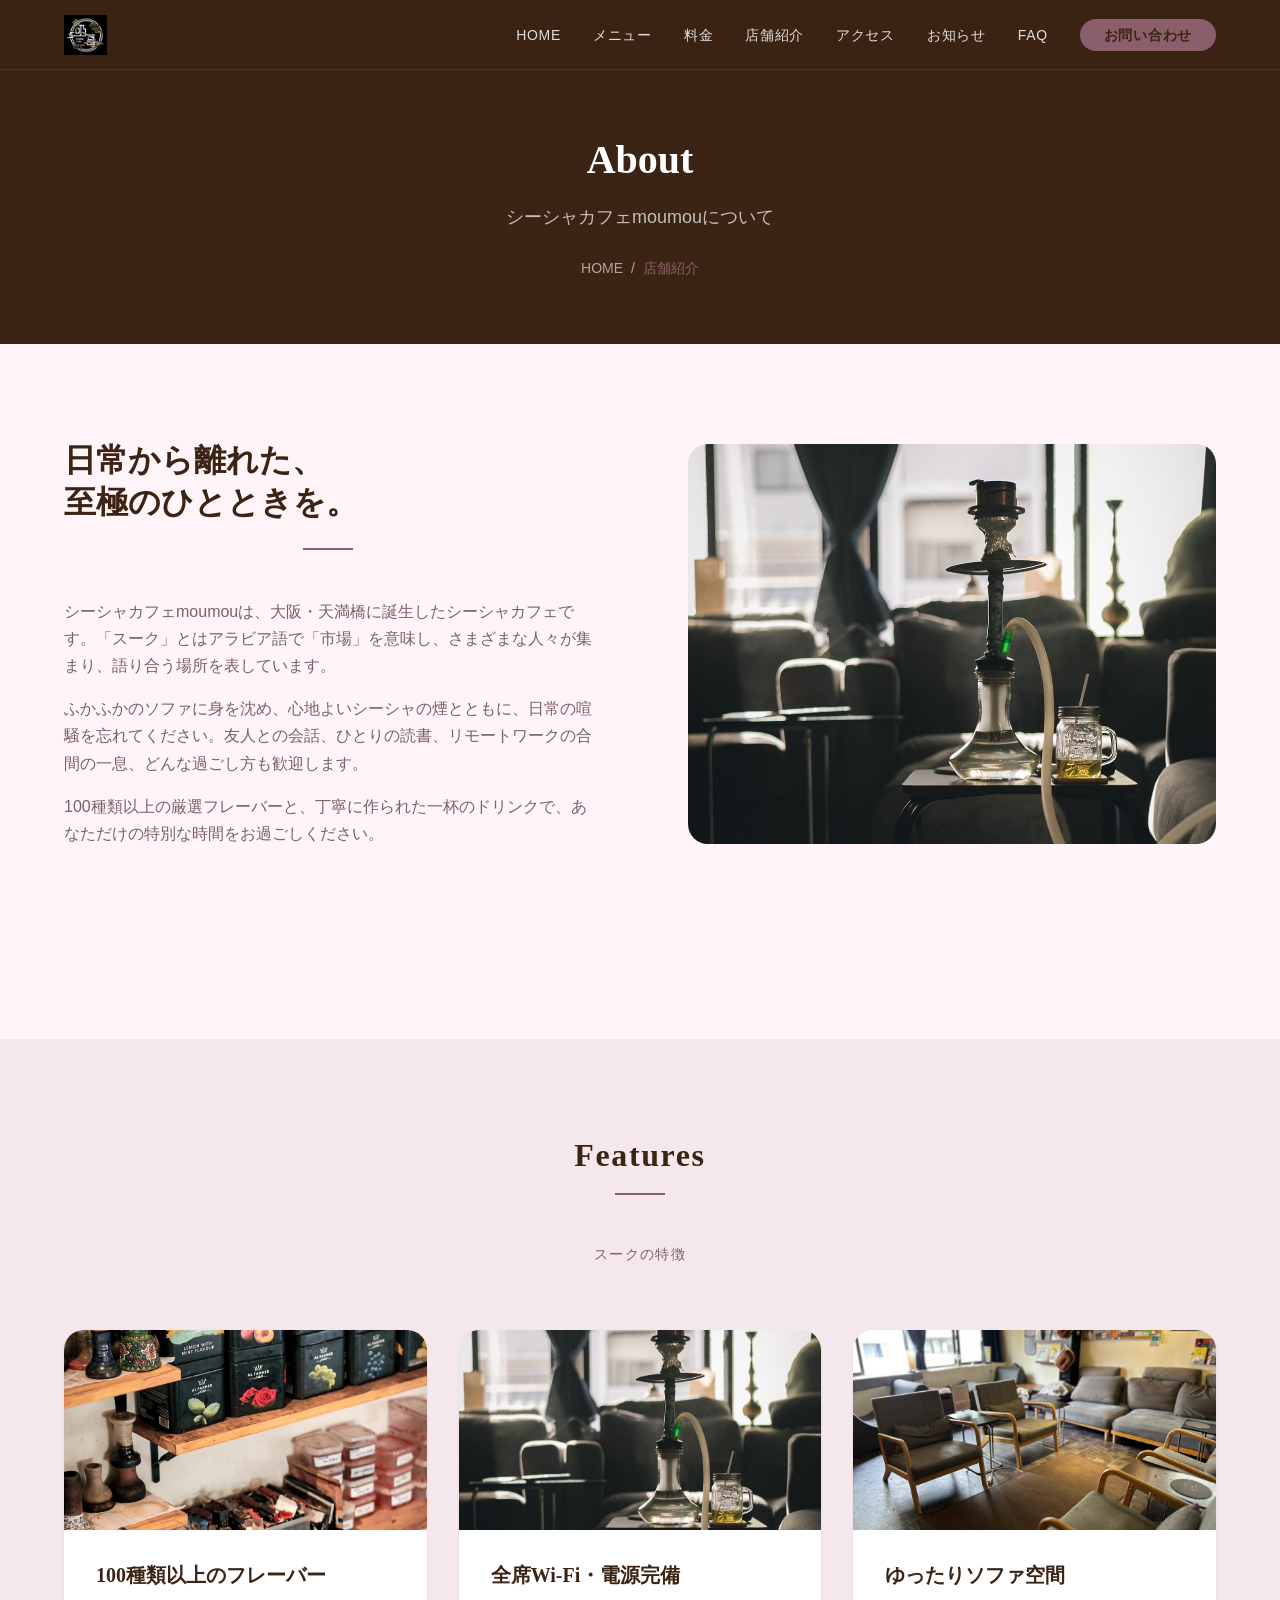
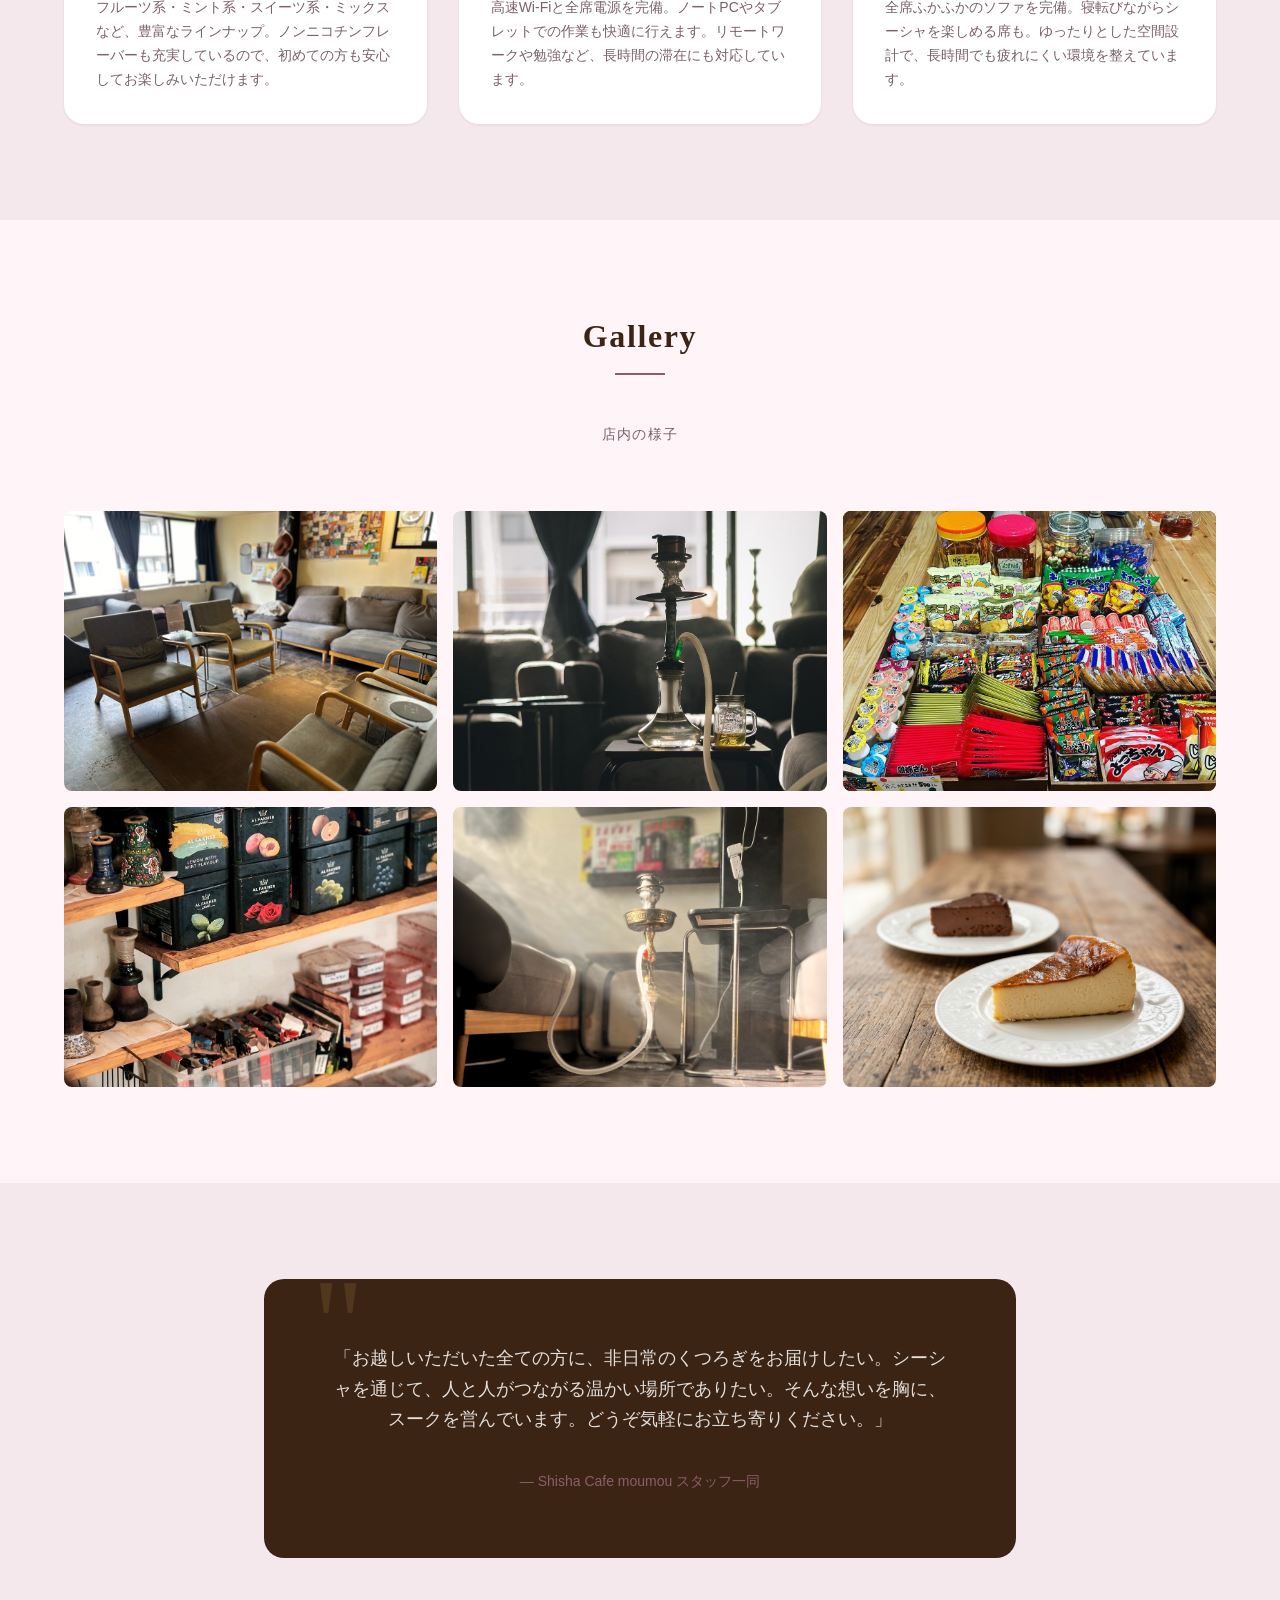
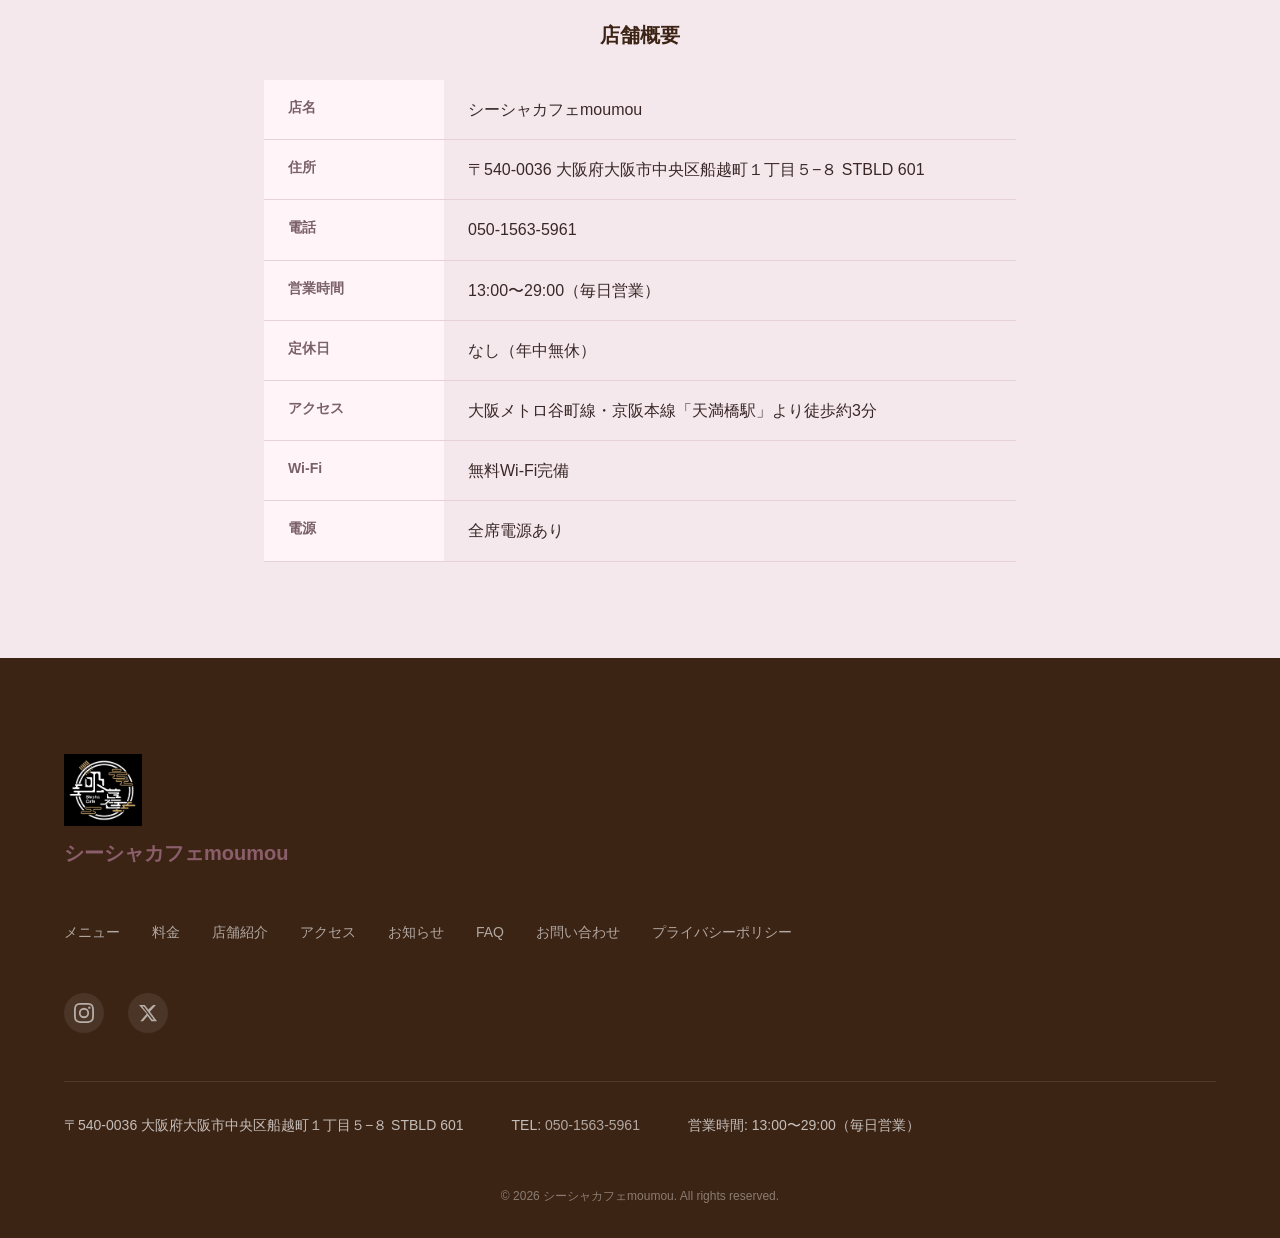
==== about/index.html @ cdf30d50 "feat: moumou 店舗HP初期作成 Co-Authored-By: Claude Opus 4.6 <noreply@anthropic.com>" ====
<!DOCTYPE html>
<html lang="ja">
<head>
  <meta charset="UTF-8">
  <base href="/">

  <meta name="viewport" content="width=device-width, initial-scale=1.0">
  <title>店舗紹介・コンセプト | Shisha Cafe moumou 大阪天満橋</title>
  <meta name="description" content="Shisha Cafe moumouの店舗紹介。ふかふかのソファでくつろげるシーシャカフェ。全席Wi-Fi・電源完備でリモートワークにも最適。大阪・天満橋駅徒歩3分。">
  <link rel="canonical" href="https://moumou.example.com/about/">
  <meta property="og:title" content="店舗紹介 | Shisha Cafe moumou">
  <meta property="og:type" content="website">
  <meta property="og:url" content="https://moumou.example.com/about/">
  <meta property="og:description" content="ふかふかのソファでくつろぐシーシャカフェ。全席Wi-Fi・電源完備でリモートワークにも最適。大阪・天満橋駅徒歩3分。">
  <meta property="og:image" content="https://moumou.example.com/images/og-image.jpg">
  <meta property="og:site_name" content="シーシャカフェmoumou">
  <meta name="twitter:card" content="summary_large_image">
  <meta name="twitter:image" content="https://moumou.example.com/images/og-image.jpg">
  <script type="application/ld+json">
  {"@context":"https://schema.org","@type":"BreadcrumbList","itemListElement":[
    {"@type":"ListItem","position":1,"name":"HOME","item":"https://moumou.example.com/"},
    {"@type":"ListItem","position":2,"name":"店舗紹介","item":"https://moumou.example.com/about/"}
  ]}
  </script>
  <link rel="stylesheet" href="css/reset.css">
  <link rel="stylesheet" href="css/variables.css">
  <link rel="stylesheet" href="css/base.css">
  <link rel="stylesheet" href="css/layout.css">
  <link rel="stylesheet" href="css/components.css">
  <link rel="stylesheet" href="css/pages/about.css">
</head>
<body>

<header class="site-header">
  <div class="header-inner">
    <a href="./" class="site-logo"><img src="images/logo.png" alt="シーシャカフェmoumou" class="header-logo-img"></a>
    <nav class="global-nav" id="globalNav" aria-label="グローバルナビゲーション">
      <button class="nav-close" aria-label="メニューを閉じる"></button>
      <ul>
        <li><a href="./">HOME</a></li><li><a href="menu/">メニュー</a></li><li><a href="price/">料金</a></li>
        <li><a href="about/" aria-current="page">店舗紹介</a></li>
        <li><a href="access/">アクセス</a></li><li><a href="news/">お知らせ</a></li><li><a href="faq/">FAQ</a></li>
        <li><a href="contact/" class="btn-reserve">お問い合わせ</a></li>
      </ul>
    </nav>
    <button class="hamburger" id="hamburger" aria-label="メニューを開く" aria-expanded="false"><span></span><span></span><span></span></button>
  </div>
</header>

<main>
  <div class="page-hero">
    <div class="container">
      <h1>About</h1>
      <p>シーシャカフェmoumouについて</p>
      <nav class="breadcrumb" aria-label="パンくずリスト">
        <ol>
          <li><a href="./">HOME</a></li>
          <li><span>店舗紹介</span></li>
        </ol>
      </nav>
    </div>
  </div>

  <section class="section">
    <div class="container">
      <div class="about-concept">
        <div class="about-concept-text">
          <h2>日常から離れた、<br>至極のひとときを。</h2>
          <span class="gold-line"></span>
          <p>シーシャカフェmoumouは、大阪・天満橋に誕生したシーシャカフェです。「スーク」とはアラビア語で「市場」を意味し、さまざまな人々が集まり、語り合う場所を表しています。</p>
          <p>ふかふかのソファに身を沈め、心地よいシーシャの煙とともに、日常の喧騒を忘れてください。友人との会話、ひとりの読書、リモートワークの合間の一息、どんな過ごし方も歓迎します。</p>
          <p>100種類以上の厳選フレーバーと、丁寧に作られた一杯のドリンクで、あなただけの特別な時間をお過ごしください。</p>
        </div>
        <img src="images/shisha.jpg" alt="店内イメージ" class="about-concept-img">
      </div>
    </div>
  </section>

  <section class="section section-bg-2">
    <div class="container">
      <h2 class="section-title">Features</h2>
      <span class="gold-line"></span>
      <p class="section-subtitle">スークの特徴</p>
      <div class="grid-3">
        <div class="card">
          <img src="images/gallery-flavor-shelf.jpg" alt="100種類以上のフレーバー" class="card-img-top">
          <div class="card-body">
            <h3 class="card-title">100種類以上のフレーバー</h3>
            <p class="card-text">フルーツ系・ミント系・スイーツ系・ミックスなど、豊富なラインナップ。ノンニコチンフレーバーも充実しているので、初めての方も安心してお楽しみいただけます。</p>
          </div>
        </div>
        <div class="card">
          <img src="images/gallery-shisha-set.jpg" alt="全席Wi-Fi・電源完備" class="card-img-top">
          <div class="card-body">
            <h3 class="card-title">全席Wi-Fi・電源完備</h3>
            <p class="card-text">高速Wi-Fiと全席電源を完備。ノートPCやタブレットでの作業も快適に行えます。リモートワークや勉強など、長時間の滞在にも対応しています。</p>
          </div>
        </div>
        <div class="card">
          <img src="images/gallery-main-floor.jpg" alt="ゆったりソファ空間" class="card-img-top">
          <div class="card-body">
            <h3 class="card-title">ゆったりソファ空間</h3>
            <p class="card-text">全席ふかふかのソファを完備。寝転びながらシーシャを楽しめる席も。ゆったりとした空間設計で、長時間でも疲れにくい環境を整えています。</p>
          </div>
        </div>
      </div>
    </div>
  </section>

  <section class="section">
    <div class="container">
      <h2 class="section-title">Gallery</h2>
      <span class="gold-line"></span>
      <p class="section-subtitle">店内の様子</p>
      <div class="gallery-grid">
        <div class="gallery-item"><img src="images/floor_center.jpg" alt="店内フロア" class="gallery-img"></div>
        <div class="gallery-item"><img src="images/shisha.jpg" alt="シーシャ" class="gallery-img"></div>
        <div class="gallery-item"><img src="images/gallery-counter.jpg" alt="カウンター" class="gallery-img"></div>
        <div class="gallery-item"><img src="images/flavor.jpg" alt="フレーバー" class="gallery-img"></div>
        <div class="gallery-item"><img src="images/gallery-private-room.jpg" alt="店内スペース" class="gallery-img"></div>
        <div class="gallery-item"><img src="images/menu-food.jpg" alt="フードメニュー" class="gallery-img"></div>
      </div>
    </div>
  </section>

  <section class="section section-bg-2">
    <div class="container container-narrow">
      <div class="staff-message">
        <blockquote>「お越しいただいた全ての方に、非日常のくつろぎをお届けしたい。シーシャを通じて、人と人がつながる温かい場所でありたい。そんな想いを胸に、スークを営んでいます。どうぞ気軽にお立ち寄りください。」</blockquote>
        <cite>— Shisha Cafe moumou スタッフ一同</cite>
      </div>

      <div class="mt-3xl">
        <h2 class="subsection-title text-center">店舗概要</h2>
        <table class="info-table">
          <tbody>
            <tr><th>店名</th><td>シーシャカフェmoumou</td></tr>
            <tr><th>住所</th><td>〒540-0036 大阪府大阪市中央区船越町１丁目５−８ STBLD 601</td></tr>
            <tr><th>電話</th><td><a href="tel:05015635961">050-1563-5961</a></td></tr>
            <tr><th>営業時間</th><td>13:00〜29:00（毎日営業）</td></tr>
            <tr><th>定休日</th><td>なし（年中無休）</td></tr>
            <tr><th>アクセス</th><td>大阪メトロ谷町線・京阪本線「天満橋駅」より徒歩約3分</td></tr>
            <tr><th>Wi-Fi</th><td>無料Wi-Fi完備</td></tr>
            <tr><th>電源</th><td>全席電源あり</td></tr>
          </tbody>
        </table>
      </div>
    </div>
  </section>
</main>

<footer class="site-footer">
  <div class="footer-inner">
    <div class="footer-logo"><img src="images/logo.png" alt="シーシャカフェmoumou" class="footer-logo-img"><span>シーシャカフェmoumou</span></div>
    <nav class="footer-nav" aria-label="フッターナビゲーション">
      <ul>
        <li><a href="menu/">メニュー</a></li><li><a href="price/">料金</a></li><li><a href="about/">店舗紹介</a></li>
        <li><a href="access/">アクセス</a></li><li><a href="news/">お知らせ</a></li><li><a href="faq/">FAQ</a></li>
        <li><a href="contact/">お問い合わせ</a></li><li><a href="privacy/">プライバシーポリシー</a></li>
      </ul>
    </nav>
    <div class="footer-sns">
      <a href="https://www.instagram.com/moumou/" target="_blank" rel="noopener noreferrer" aria-label="Instagram">
        <svg xmlns="http://www.w3.org/2000/svg" width="20" height="20" viewBox="0 0 24 24" fill="currentColor"><path d="M12 2.163c3.204 0 3.584.012 4.85.07 3.252.148 4.771 1.691 4.919 4.919.058 1.265.069 1.645.069 4.849 0 3.205-.012 3.584-.069 4.849-.149 3.225-1.664 4.771-4.919 4.919-1.266.058-1.644.07-4.85.07-3.204 0-3.584-.012-4.849-.07-3.26-.149-4.771-1.699-4.919-4.92-.058-1.265-.07-1.644-.07-4.849 0-3.204.013-3.583.07-4.849.149-3.227 1.664-4.771 4.919-4.919 1.266-.057 1.645-.069 4.849-.069zM12 0C8.741 0 8.333.014 7.053.072 2.695.272.273 2.69.073 7.052.014 8.333 0 8.741 0 12c0 3.259.014 3.668.072 4.948.2 4.358 2.618 6.78 6.98 6.98C8.333 23.986 8.741 24 12 24c3.259 0 3.668-.014 4.948-.072 4.354-.2 6.782-2.618 6.979-6.98.059-1.28.073-1.689.073-4.948 0-3.259-.014-3.667-.072-4.947-.196-4.354-2.617-6.78-6.979-6.98C15.668.014 15.259 0 12 0zm0 5.838a6.162 6.162 0 100 12.324 6.162 6.162 0 000-12.324zM12 16a4 4 0 110-8 4 4 0 010 8zm6.406-11.845a1.44 1.44 0 100 2.881 1.44 1.44 0 000-2.881z"/></svg>
      </a>
      <a href="https://x.com/moumou" target="_blank" rel="noopener noreferrer" aria-label="X（旧Twitter）">
        <svg xmlns="http://www.w3.org/2000/svg" width="20" height="20" viewBox="0 0 24 24" fill="currentColor"><path d="M18.244 2.25h3.308l-7.227 8.26 8.502 11.24H16.17l-4.714-6.231-5.401 6.231H2.746l7.73-8.835L1.254 2.25H8.08l4.253 5.622zm-1.161 17.52h1.833L7.084 4.126H5.117z"/></svg>
      </a>
    </div>
    <div class="footer-info">
      <p>〒540-0036 大阪府大阪市中央区船越町１丁目５−８ STBLD 601</p>
      <p>TEL: <a href="tel:05015635961">050-1563-5961</a></p>
      <p>営業時間: 13:00〜29:00（毎日営業）</p>
    </div>
    <p class="copyright">&copy; 2026 シーシャカフェmoumou. All rights reserved.</p>
  </div>
</footer>
<script src="js/main.js"></script>
</body>
</html>
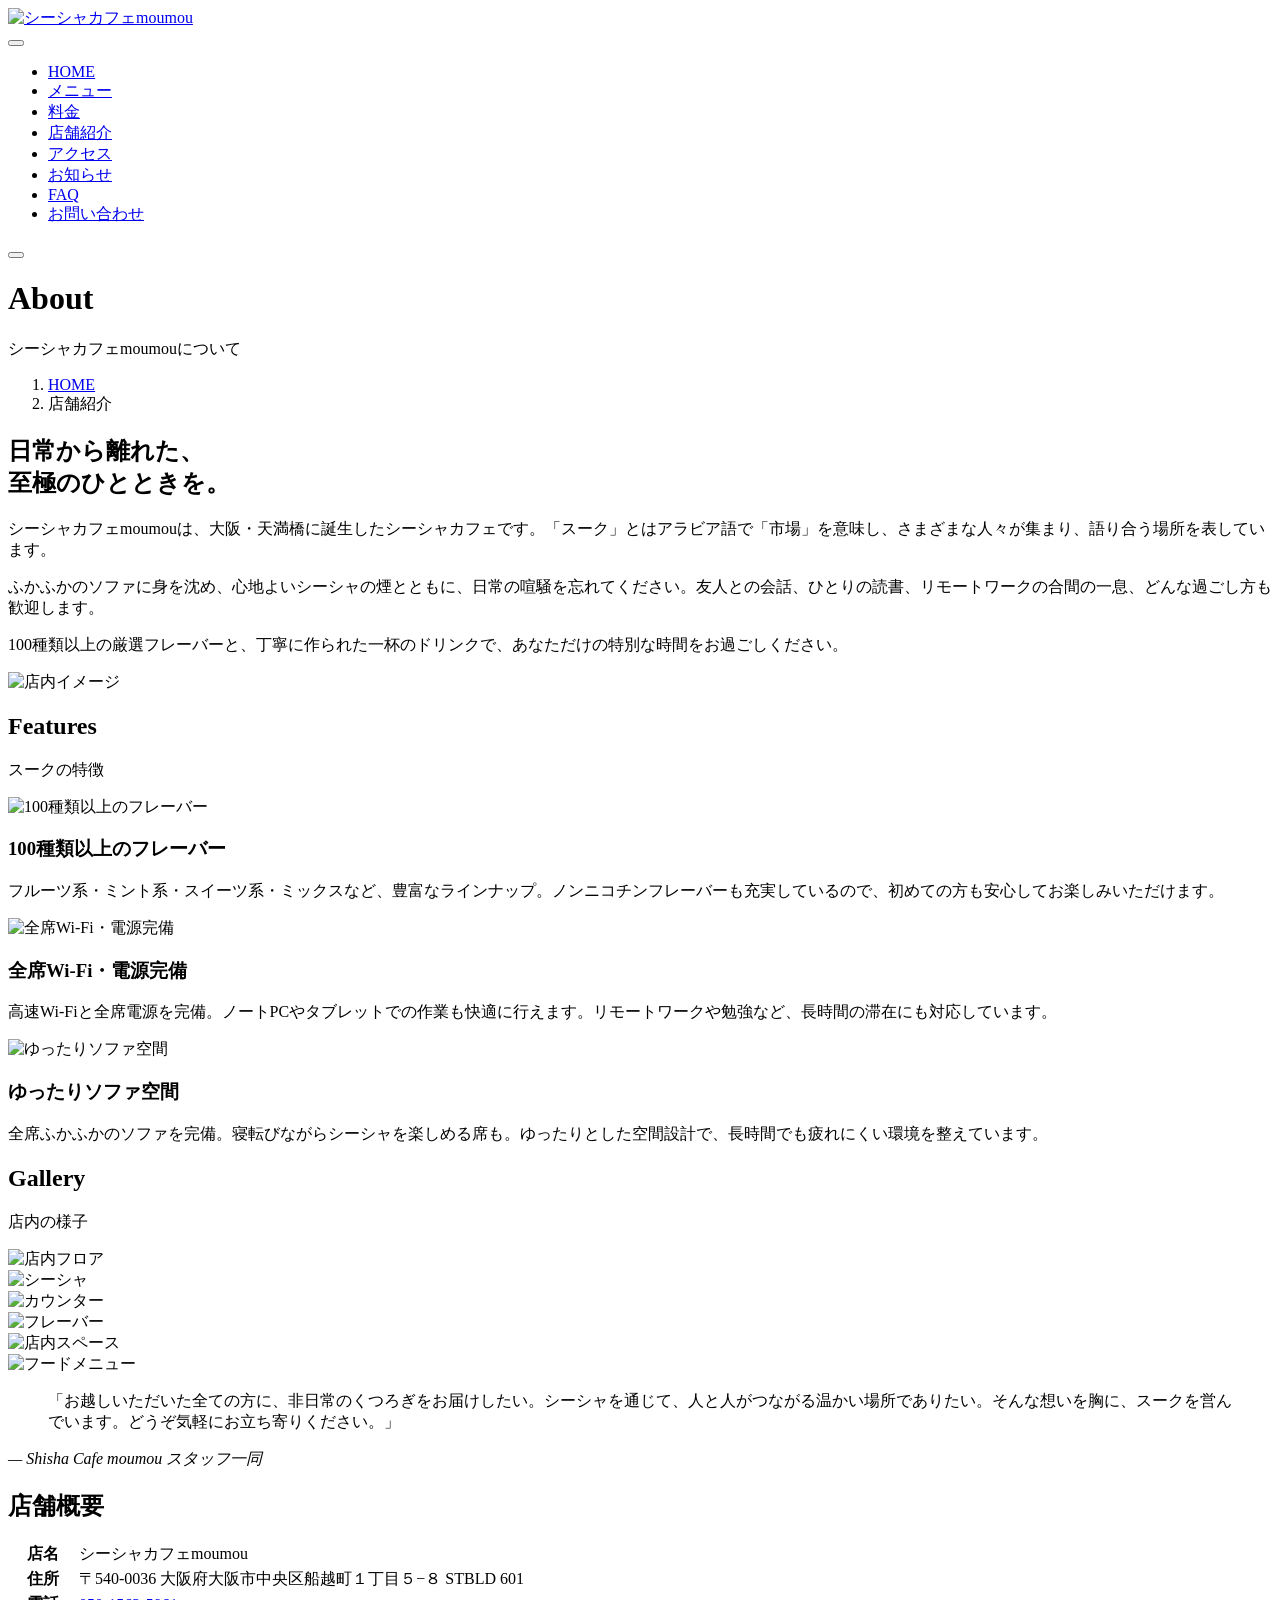
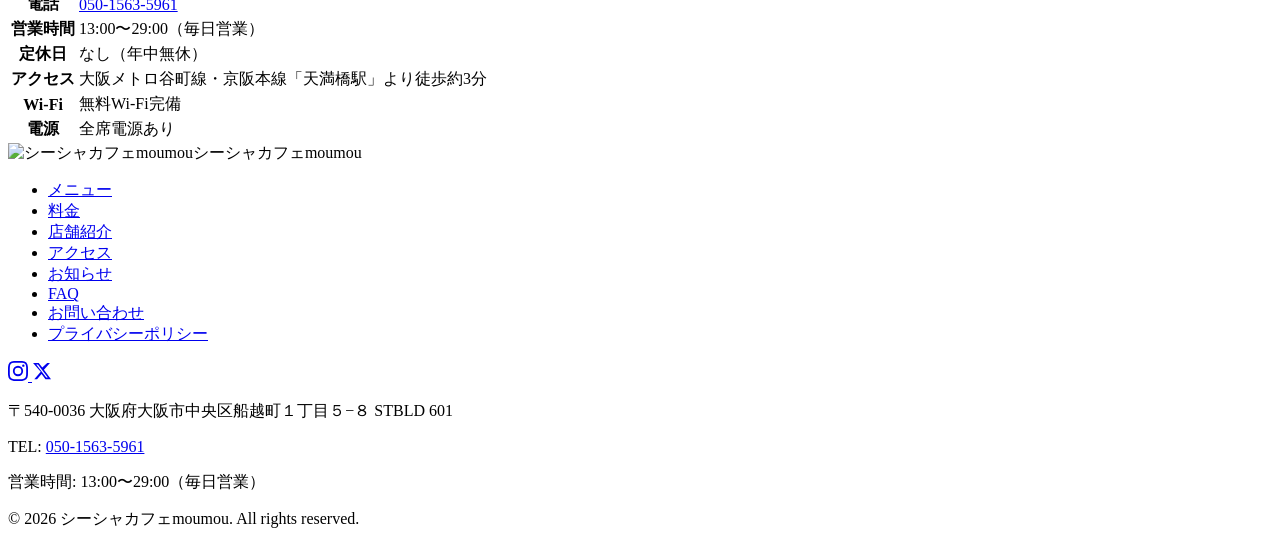
==== commit 760aecae: "fix: GitHub Pages用にbase hrefを修正 Co-Authored-By: Claude Opus 4.6 <noreply@anthropic.com>" ====
--- a/about/index.html
+++ b/about/index.html
@@ -2,7 +2,7 @@
 <html lang="ja">
 <head>
   <meta charset="UTF-8">
-  <base href="/">
+  <base href="/moumou/">
 
   <meta name="viewport" content="width=device-width, initial-scale=1.0">
   <title>店舗紹介・コンセプト | Shisha Cafe moumou 大阪天満橋</title>
